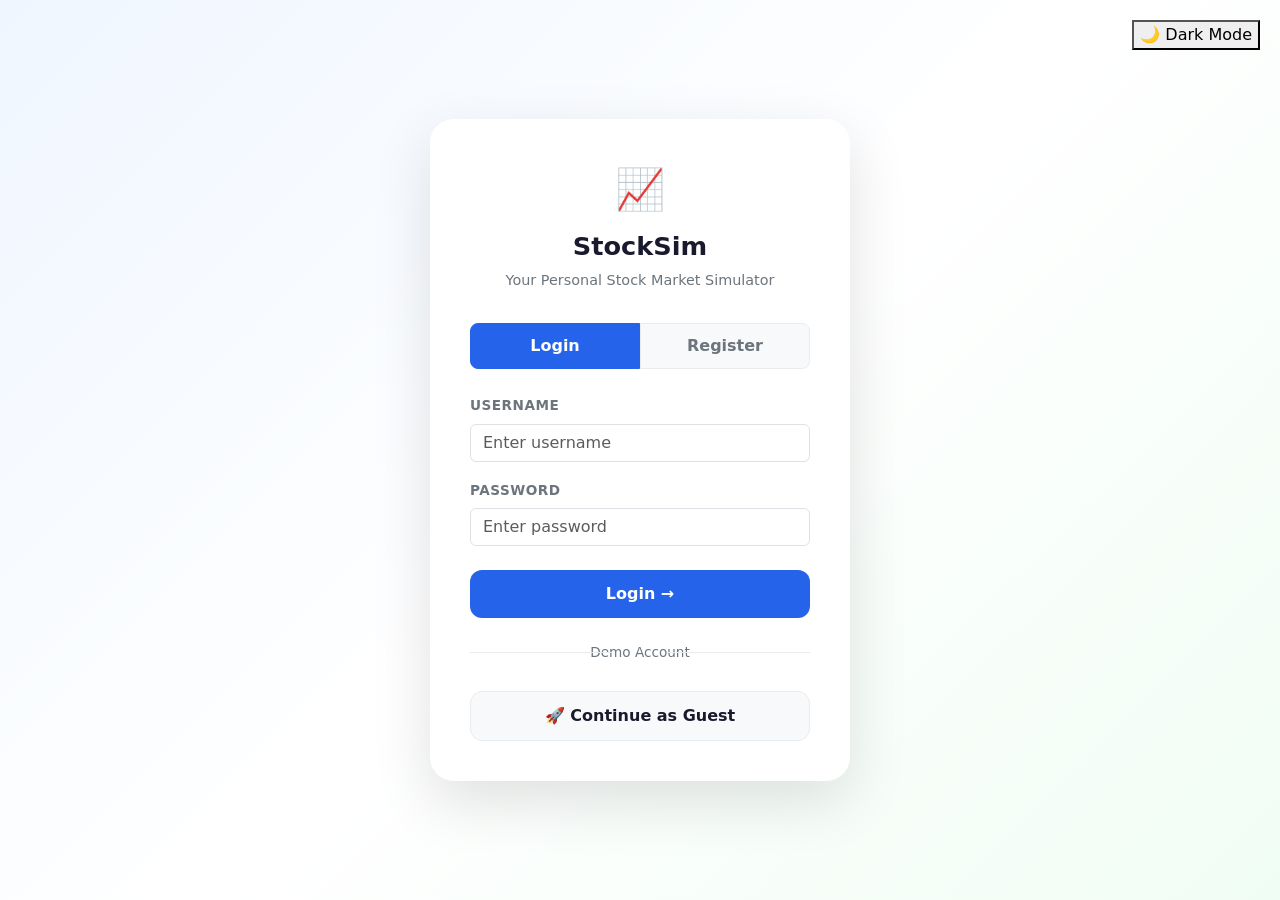
==== src/main/resources/static/confirm.html @ 6dab3824 "Create confirm.html" ====
<!DOCTYPE html>
<html lang="en">
<head>
    <meta charset="UTF-8">
    <meta name="viewport" content="width=device-width, initial-scale=1.0">
    <title>StockSim — Confirm Order</title>

    <!-- Bootstrap -->
    <link href="https://cdn.jsdelivr.net/npm/bootstrap@5.3.0/dist/css/bootstrap.min.css" rel="stylesheet">
    <!-- Bootstrap Icons -->
    <link href="https://cdn.jsdelivr.net/npm/bootstrap-icons@1.11.0/font/bootstrap-icons.css" rel="stylesheet">
    <!-- Animate.css -->
    <link href="https://cdnjs.cloudflare.com/ajax/libs/animate.css/4.1.1/animate.min.css" rel="stylesheet">
    <!-- Custom CSS -->
    <link href="css/style.css" rel="stylesheet">

    <style>
        .confirm-card {
            max-width:     550px;
            margin:        0 auto;
            background:    var(--bg-card);
            border:        1px solid var(--border-color);
            border-radius: 24px;
            padding:       36px;
            box-shadow:    var(--shadow);
        }

        .confirm-row {
            display:         flex;
            justify-content: space-between;
            align-items:     center;
            padding:         12px 0;
            border-bottom:   1px solid var(--border-color);
        }

        .confirm-row:last-child {
            border-bottom: none;
        }

        .confirm-label {
            color:      var(--text-secondary);
            font-size:  0.9rem;
            font-weight: 500;
        }

        .confirm-value {
            font-weight: 700;
            font-size:   0.95rem;
        }

        .confirm-total {
            background:    var(--bg-secondary);
            border-radius: 12px;
            padding:       16px 20px;
            margin-top:    16px;
        }

        .price-changed-alert {
            background:    var(--warning-light);
            border:        1px solid var(--warning);
            border-radius: 12px;
            padding:       14px 18px;
            margin-bottom: 20px;
            display:       none;
        }

        .price-changed-alert.show {
            display: block;
        }

        .btn-confirm {
            width:         100%;
            padding:       14px;
            border:        none;
            border-radius: 12px;
            font-size:     1.1rem;
            font-weight:   700;
            cursor:        pointer;
            transition:    all 0.2s;
            margin-top:    20px;
        }

        .btn-confirm-buy {
            background: var(--success);
            color:      white;
        }

        .btn-confirm-buy:hover {
            background: #15803d;
            transform:  translateY(-2px);
        }

        .btn-confirm-sell {
            background: var(--danger);
            color:      white;
        }

        .btn-confirm-sell:hover {
            background: #b91c1c;
            transform:  translateY(-2px);
        }

        .btn-cancel {
            width:         100%;
            padding:       12px;
            border:        1px solid var(--border-color);
            border-radius: 12px;
            font-size:     1rem;
            font-weight:   600;
            cursor:        pointer;
            background:    var(--bg-secondary);
            color:         var(--text-secondary);
            margin-top:    10px;
            transition:    all 0.2s;
        }

        .btn-cancel:hover {
            border-color: var(--danger);
            color:        var(--danger);
        }

        .success-overlay {
            display:         none;
            position:        fixed;
            top:             0;
            left:            0;
            width:           100%;
            height:          100%;
            background:      rgba(0,0,0,0.5);
            z-index:         9999;
            align-items:     center;
            justify-content: center;
        }

        .success-overlay.show {
            display: flex;
        }

        .success-box {
            background:    var(--bg-card);
            border-radius: 24px;
            padding:       40px;
            text-align:    center;
            max-width:     380px;
            width:         90%;
            animation:     bounceIn 0.5s ease;
        }

        .success-icon {
            font-size:     4rem;
            margin-bottom: 16px;
        }

        @keyframes bounceIn {
            0%   { transform: scale(0.5); opacity: 0; }
            70%  { transform: scale(1.1); }
            100% { transform: scale(1);   opacity: 1; }
        }
    </style>
</head>
<body>

    <!-- Alert Container -->
    <div id="alertContainer"
        class="position-fixed top-0 end-0 p-3"
        style="z-index:9998">
    </div>

    <!-- Success Overlay -->
    <div class="success-overlay" id="successOverlay">
        <div class="success-box">
            <div class="success-icon">✅</div>
            <h3 style="font-weight:700; margin-bottom:8px;">
                Order Placed!
            </h3>
            <p style="color:var(--text-secondary);"
               id="successMessage">
            </p>
            <button class="btn-confirm btn-confirm-buy mt-3"
                onclick="window.location.href='index.html'">
                Back to Dashboard
            </button>
            <button class="btn-cancel"
                onclick="window.location.href='history.html'">
                View Order History
            </button>
        </div>
    </div>

    <!-- Navbar -->
    <div id="navbar"></div>

    <!-- Portfolio Bar -->
    <div id="portfolioBar"></div>

    <!-- Main Content -->
    <div class="container py-4">

        <!-- Back Button -->
        <button class="btn-back mb-4"
            onclick="history.back()">
            ← Back
        </button>

        <!-- Page Title -->
        <div class="text-center mb-4">
            <h2 style="font-weight:700;">Confirm Order</h2>
            <p style="color:var(--text-secondary);">
                Review your order before confirming
            </p>
        </div>

        <!-- Confirm Card -->
        <div class="confirm-card animate__animated animate__fadeInUp">

            <!-- Price Changed Warning -->
            <div class="price-changed-alert"
                id="priceChangedAlert">
                ⚠️ Price has changed since you opened the order form.
                Please review the updated price below.
            </div>

            <!-- Order Details -->
            <div class="confirm-row">
                <span class="confirm-label">Stock</span>
                <span class="confirm-value"
                    id="confirmSymbol">--</span>
            </div>

            <div class="confirm-row">
                <span class="confirm-label">Order Type</span>
                <span class="confirm-value"
                    id="confirmType">--</span>
            </div>

            <div class="confirm-row">
                <span class="confirm-label">Quantity</span>
                <span class="confirm-value"
                    id="confirmQuantity">--</span>
            </div>

            <div class="confirm-row">
                <span class="confirm-label">Price When Opened</span>
                <span class="confirm-value"
                    id="confirmOpenPrice">--</span>
            </div>

            <div class="confirm-row">
                <span class="confirm-label">Current Price</span>
                <span class="confirm-value"
                    id="confirmCurrentPrice">--</span>
            </div>

            <!-- Total -->
            <div class="confirm-total">
                <div class="d-flex justify-content-between">
                    <span style="font-weight:600;">
                        Total Amount
                    </span>
                    <span style="font-weight:700;
                                 font-size:1.2rem;
                                 color:var(--primary);"
                        id="confirmTotal">
                        --
                    </span>
                </div>
            </div>

            <!-- Confirm Button -->
            <button class="btn-confirm"
                id="confirmBtn"
                onclick="confirmOrder()">
                Confirm Order
            </button>

            <!-- Cancel Button -->
            <button class="btn-cancel"
                onclick="history.back()">
                Cancel
            </button>

        </div>
    </div>

    <!-- Footer -->
    <div id="footer"></div>

    <!-- Scripts -->
    <script src="https://cdn.jsdelivr.net/npm/bootstrap@5.3.0/dist/js/bootstrap.bundle.min.js"></script>
    <script src="js/theme.js"></script>
    <script src="js/utils.js"></script>
    <script src="js/components.js"></script>
    <script src="js/confirm.js"></script>

    <script>
        Utils.requireLogin();
        document.getElementById('navbar').innerHTML  = Components.navbar('dashboard');
        document.getElementById('footer').innerHTML  = Components.footer();
    </script>

</body>
</html>
---- src/main/resources/static/css/style.css ----
/* ===== GOOGLE FONTS ===== */
@import url('https://fonts.googleapis.com/css2?family=Poppins:wght@300;400;500;600;700&display=swap');

/* ===== CSS VARIABLES ===== */
:root {
    /* Light Theme */
    --bg-primary:      #ffffff;
    --bg-secondary:    #f8f9fa;
    --bg-card:         #ffffff;
    --text-primary:    #1a1a2e;
    --text-secondary:  #6c757d;
    --border-color:    #e9ecef;
    --shadow:          0 2px 20px rgba(0,0,0,0.08);
    --shadow-hover:    0 8px 30px rgba(0,0,0,0.15);

    /* Brand Colors */
    --primary:         #2563eb;
    --primary-light:   #eff6ff;
    --success:         #16a34a;
    --success-light:   #f0fdf4;
    --danger:          #dc2626;
    --danger-light:    #fef2f2;
    --warning:         #d97706;
    --warning-light:   #fffbeb;

    /* Navbar */
    --navbar-bg:       #ffffff;
    --navbar-border:   #e9ecef;
}

/* ===== DARK THEME ===== */
[data-theme="dark"] {
    --bg-primary:      #0f172a;
    --bg-secondary:    #1e293b;
    --bg-card:
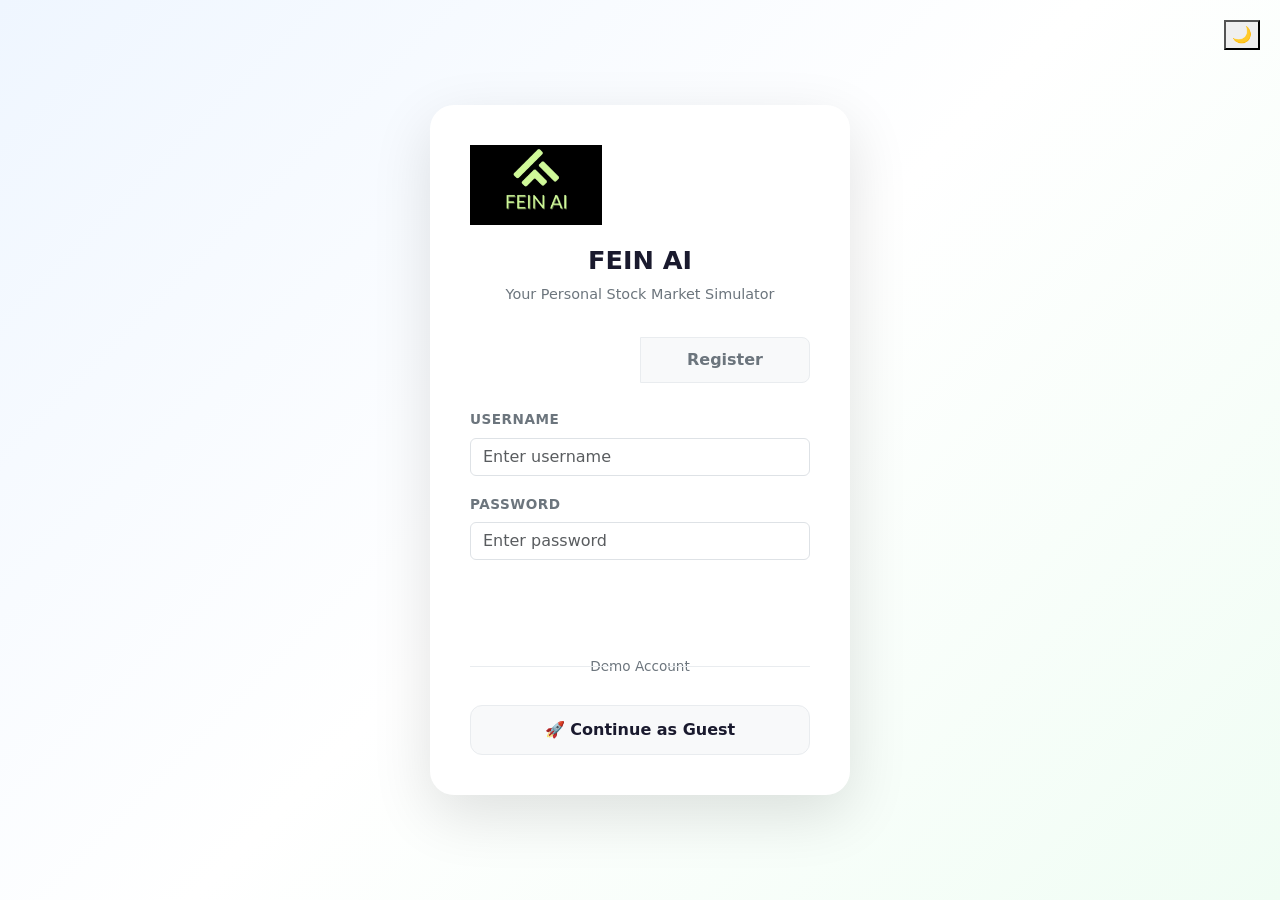
==== commit 480a58bb: "Improve order confirmation button accessibility and semantics" ====
--- a/src/main/resources/static/confirm.html
+++ b/src/main/resources/static/confirm.html
@@ -267,17 +267,22 @@
             </div>
 
             <!-- Confirm Button -->
+
             <button class="btn-confirm"
-                id="confirmBtn"
-                onclick="confirmOrder()">
-                Confirm Order
-            </button>
+                    id="confirmBtn"
+                    type="button"
+                    aria-label="Confirm stock order"
+                    onclick="confirmOrder()">
+                Confirm Order </button>
 
             <!-- Cancel Button -->
+
             <button class="btn-cancel"
-                onclick="history.back()">
-                Cancel
-            </button>
+                    type="button"
+                    aria-label="Cancel order"
+                    onclick="history.back()">
+                Cancel </button>
+
 
         </div>
     </div>
--- a/src/main/resources/static/css/style.css
+++ b/src/main/resources/static/css/style.css
@@ -3,33 +3,137 @@
 
 /* ===== CSS VARIABLES ===== */
 :root {
-    /* Light Theme */
-    --bg-primary:      #ffffff;
-    --bg-secondary:    #f8f9fa;
-    --bg-card:         #ffffff;
-    --text-primary:    #1a1a2e;
-    --text-secondary:  #6c757d;
-    --border-color:    #e9ecef;
-    --shadow:          0 2px 20px rgba(0,0,0,0.08);
-    --shadow-hover:    0 8px 30px rgba(0,0,0,0.15);
+/* Light Theme */
+--bg-primary:      #ffffff;
+--bg-secondary:    #f8f9fa;
+--bg-card:         #ffffff;
+--text-primary:    #1a1a2e;
+--text-secondary:  #6c757d;
+--border-color:    #e9ecef;
+--shadow:          0 2px 20px rgba(0,0,0,0.08);
+--shadow-hover:    0 8px 30px rgba(0,0,0,0.15);
 
-    /* Brand Colors */
-    --primary:         #2563eb;
-    --primary-light:   #eff6ff;
-    --success:         #16a34a;
-    --success-light:   #f0fdf4;
-    --danger:          #dc2626;
-    --danger-light:    #fef2f2;
-    --warning:         #d97706;
-    --warning-light:   #fffbeb;
+```
+/* Brand Colors */
+--primary:         #2563eb;
+--primary-light:   #eff6ff;
+--success:         #16a34a;
+--success-light:   #f0fdf4;
+--danger:          #dc2626;
+--danger-light:    #fef2f2;
+--warning:         #d97706;
+--warning-light:   #fffbeb;
 
-    /* Navbar */
-    --navbar-bg:       #ffffff;
-    --navbar-border:   #e9ecef;
+/* Navbar */
+--navbar-bg:       #ffffff;
+--navbar-border:   #e9ecef;
+```
+
 }
 
 /* ===== DARK THEME ===== */
 [data-theme="dark"] {
-    --bg-primary:      #0f172a;
-    --bg-secondary:    #1e293b;
-    --bg-card:
+--bg-primary:      #0f172a;
+--bg-secondary:    #1e293b;
+--bg-card:         #1e293b;
+--text-primary:    #f1f5f9;
+--text-secondary:  #94a3b8;
+--border-color:    #334155;
+--shadow:          0 2px 20px rgba(0,0,0,0.3);
+--shadow-hover:    0 10px 35px rgba(0,0,0,0.55);
+--navbar-bg:       #1e293b;
+--navbar-border:   #334155;
+--primary-light:   #1e3a5f;
+--success-light:   #14532d;
+--danger-light:    #7f1d1d;
+--warning-light:   #78350f;
+}
+
+[data-theme="dark"] body {
+background-color: #0f172a !important;
+color:            #f1f5f9 !important;
+}
+
+[data-theme="dark"] .navbar {
+background-color: #1e293b !important;
+border-bottom:    1px solid #334155 !important;
+}
+
+[data-theme="dark"] .card,
+[data-theme="dark"] .stock-card,
+[data-theme="dark"] .history-card,
+[data-theme="dark"] .order-card,
+[data-theme="dark"] .confirm-card,
+[data-theme="dark"] .profile-card,
+[data-theme="dark"] .settings-card,
+[data-theme="dark"] .stat-card,
+[data-theme="dark"] .summary-chip {
+background:   #1e293b !important;
+border-color: #334155 !important;
+color:        #f1f5f9 !important;
+}
+
+[data-theme="dark"] .portfolio-bar {
+background:   #1e293b !important;
+border-color: #334155 !important;
+}
+
+[data-theme="dark"] .table {
+color: #f1f5f9 !important;
+}
+
+[data-theme="dark"] .table th,
+[data-theme="dark"] .table td {
+border-color: #334155 !important;
+color:        #f1f5f9 !important;
+}
+
+[data-theme="dark"] .form-control {
+background:   #1e293b !important;
+border-color: #334155 !important;
+color:        #f1f5f9 !important;
+}
+
+[data-theme="dark"] .form-control:focus {
+background:   #1e293b !important;
+border-color: #2563eb !important;
+color:        #f1f5f9 !important;
+box-shadow:   0 0 0 0.2rem rgba(37, 99, 235, 0.25) !important;
+}
+
+[data-theme="dark"] .filter-btn,
+[data-theme="dark"] .filter-tab,
+[data-theme="dark"] .btn-back,
+[data-theme="dark"] .theme-toggle {
+background:   #1e293b !important;
+border-color: #334155 !important;
+color:        #94a3b8 !important;
+}
+
+[data-theme="dark"] .login-wrapper {
+background: linear-gradient(135deg, #0f172a 0%, #1e293b 50%, #0f172a 100%) !important;
+}
+
+[data-theme="dark"] .login-card {
+background: #1e293b !important;
+}
+
+[data-theme="dark"] input {
+background:   #0f172a !important;
+border-color: #334155 !important;
+color:        #f1f5f9 !important;
+}
+
+[data-theme="dark"] input::placeholder {
+color: #475569 !important;
+}
+
+[data-theme="dark"] .stock-detail-header {
+background:   #1e293b !important;
+border-color: #334155 !important;
+}
+
+[data-theme="dark"] footer {
+border-color: #334155 !important;
+color:        #94a3b8 !important;
+}
